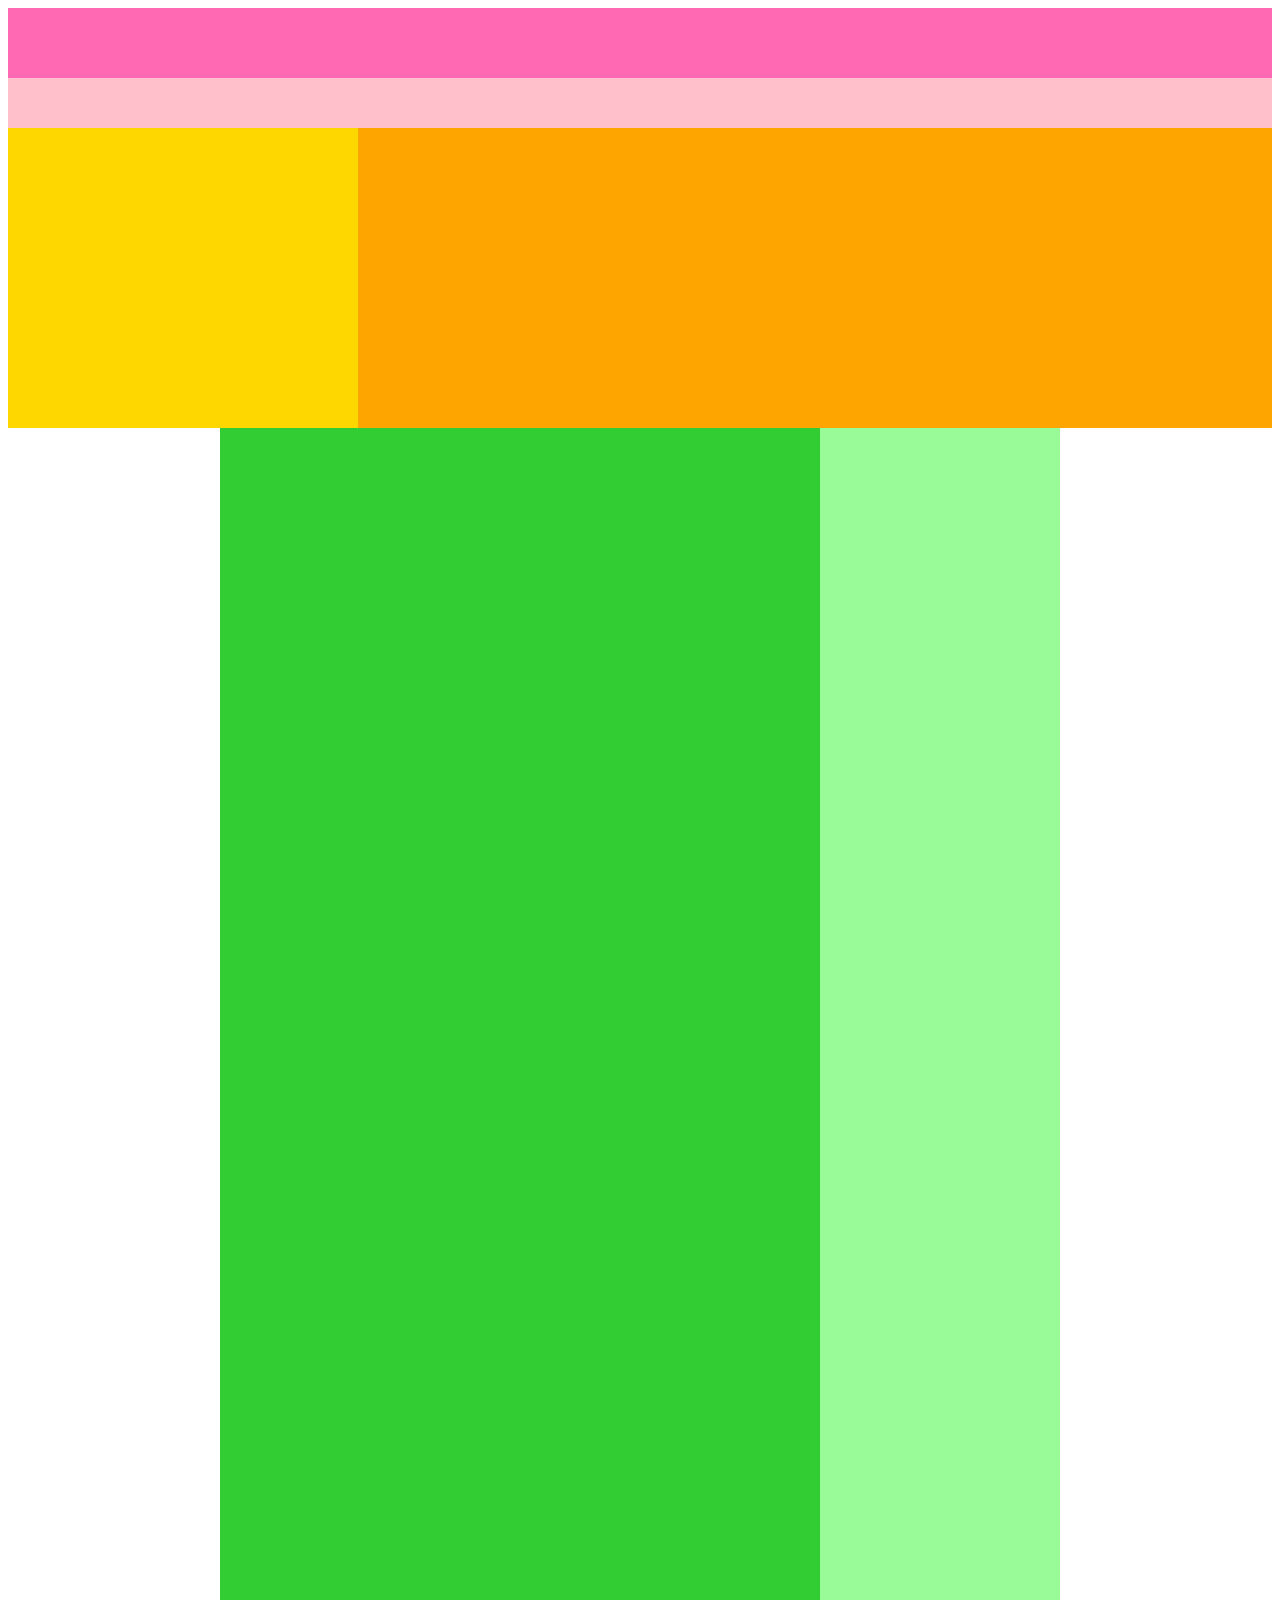
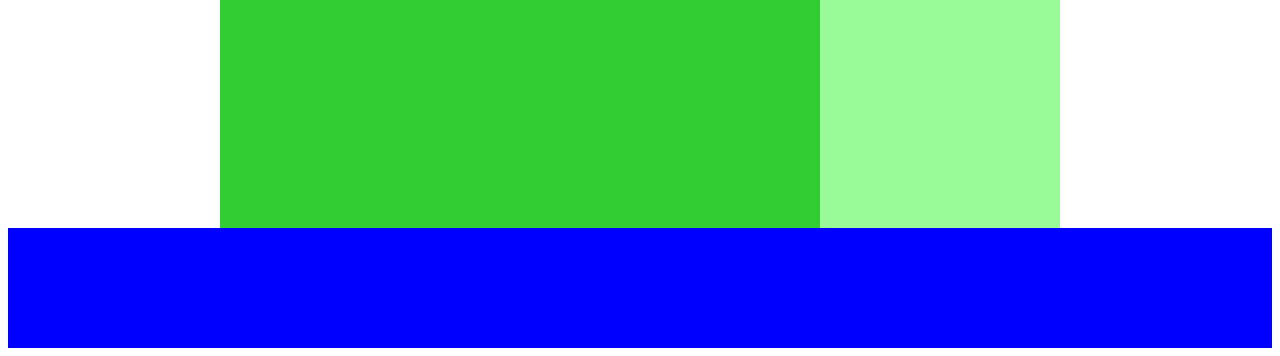
==== caravan/index.html @ 8fc76a16 "[finish} 1-5" ====
<!DOCTYPE html>
<html>
<head>
	<meta charset="utf-8">
	<link rel="stylesheet" href="style.css">
	<title>CARAVAN</title>
</head>
<body>
	<div class="header">
		<div class="header-top"></div>
		<div class="header-bottom"></div>
	</div>
	<div class="main-visual">
		<div class="main-visual-content"></div>
	</div>
	<div class="main clearfix">
		<div class="blog"></div>
		<div class="sidebar"></div>
	</div>
	<div class="footer"></div>
</body>
</html>
---- caravan/style.css ----
{
	margin: 0;
	padding: 0;
	box-sizing: border-box;
}

.clearfix::after {
	content:"";
	display: block;
	clear: both;
}

.header {
	width: 100%;
	height: 120px;
	background-color: red;
}

.header-top {
	width: 100%;
	height: 70px;
	background-color: hotpink;
}

.header-bottom {
	width: 100%;
	height: 50px;
	background-color: pink;
}

.main-visual {
	width: 100%;
	height: 300px;
	background-color: orange;
}

.main-visual-content {
	width: 350px;
	height: 300px;
	background-color: gold;
}


.main {
	width: 840px;
	background-color: green;
	margin: auto;
}

.blog {
	width: 600px;
	height: 1400px;
	background-color: limegreen;
	float: left;
}

.sidebar {
	width: 240px;
	height: 1400px;
	background-color: palegreen;
	float: left;
}

.footer {
	width: 100%;
	height: 120px;
	background-color: blue;
}
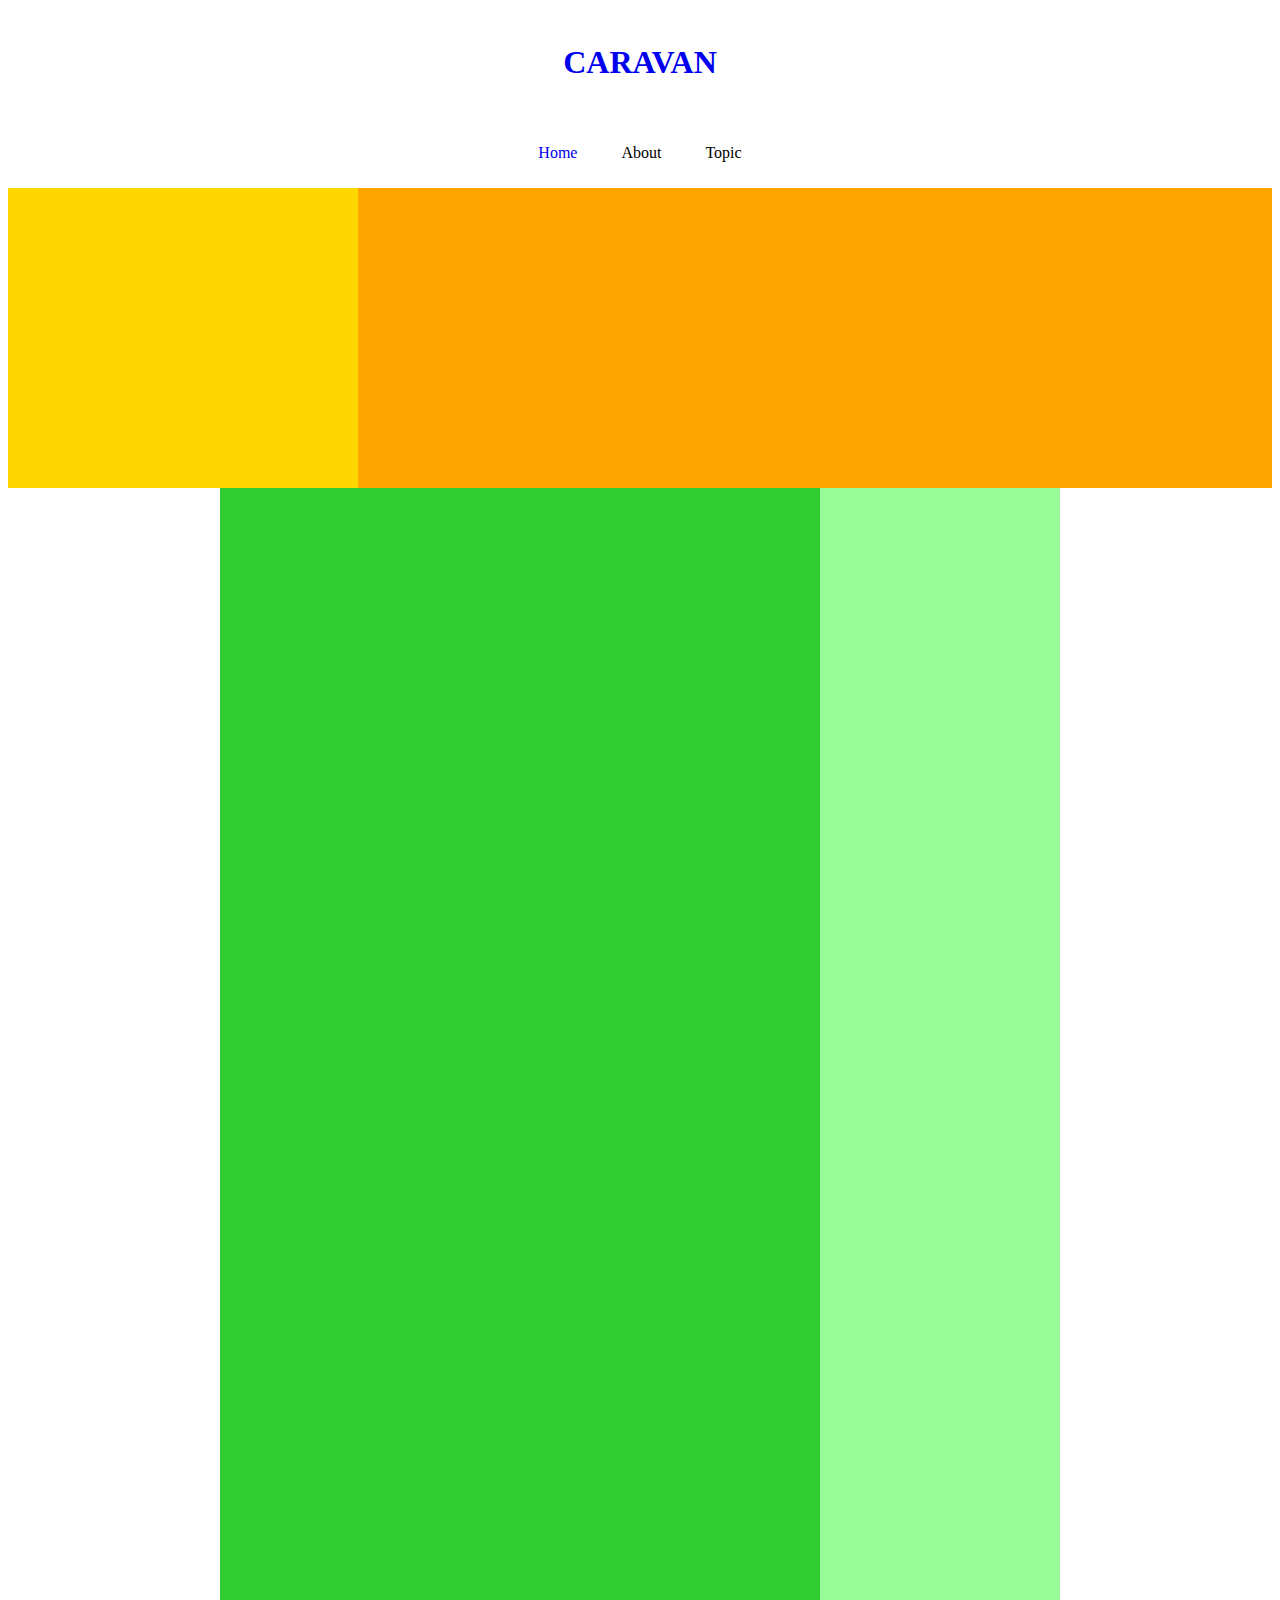
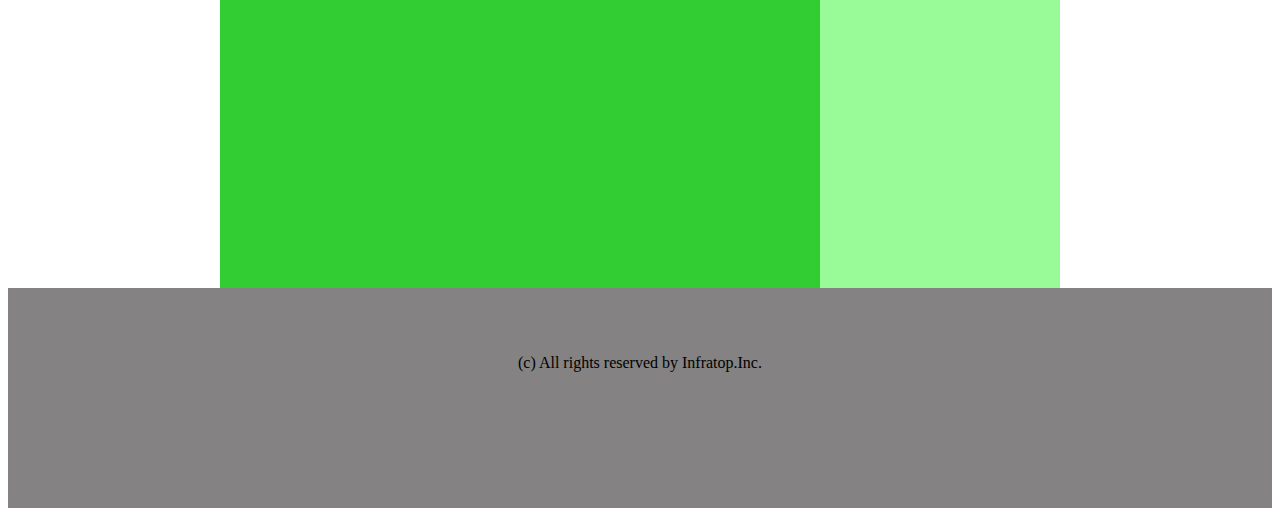
==== commit c48c6157: "[finish] 1-4" ====
--- a/caravan/index.html
+++ b/caravan/index.html
@@ -6,10 +6,20 @@
 	<title>CARAVAN</title>
 </head>
 <body>
-	<div class="header">
-		<div class="header-top"></div>
-		<div class="header-bottom"></div>
-	</div>
+	<header>
+		<h1 class="headline">
+			<a href="index.html">CARAVAN</a>
+		</h1>
+	</header>
+	<nav>
+		<ul class="nav-list">
+			<li class="nav-list-item">
+				<a href="index.html"> Home</a>
+			</li>
+			<li class="nav-list-item">About</li>
+			<li class="nav-list-item">Topic</li>
+		</ul>
+	</nav>
 	<div class="main-visual">
 		<div class="main-visual-content"></div>
 	</div>
@@ -17,6 +27,8 @@
 		<div class="blog"></div>
 		<div class="sidebar"></div>
 	</div>
-	<div class="footer"></div>
+	<footer>
+		<p class="footer-text">(c) All rights reserved by Infratop.Inc. </p>
+	</footer>
 </body>
 </html>--- a/caravan/style.css
+++ b/caravan/style.css
@@ -2,6 +2,11 @@
 	margin: 0;
 	padding: 0;
 	box-sizing: border-box;
+	color: #6c6b6b;
+}
+
+a {
+	text-decoration: none;
 }
 
 .clearfix::after {
@@ -10,22 +15,27 @@
 	clear: both;
 }
 
-.header {
-	width: 100%;
-	height: 120px;
-	background-color: red;
+header {
+	width: 90%;
+	padding: 15px 0;
+	margin: 0 auto;
+	text-align: center;
 }
 
-.header-top {
-	width: 100%;
-	height: 70px;
-	background-color: hotpink;
+header .headline{
+	font-size: 32px;
 }
 
-.header-bottom {
-	width: 100%;
-	height: 50px;
-	background-color: pink;
+.nav-list {
+	text-align: center;
+	padding: 10px 0;
+	margiin: 0 auto;
+}
+
+.nav-list-item {
+	list-style: none;
+	display: inline-block;
+	margin: 0 20px;
 }
 
 .main-visual {
@@ -61,8 +71,14 @@
 	float: left;
 }
 
-.footer {
+footer {
 	width: 100%;
 	height: 120px;
-	background-color: blue;
+	text-align: center;
+	padding: 50px 0;
+	background-color: #848282;
+}
+
+footer-text {
+	color: #fff;
 }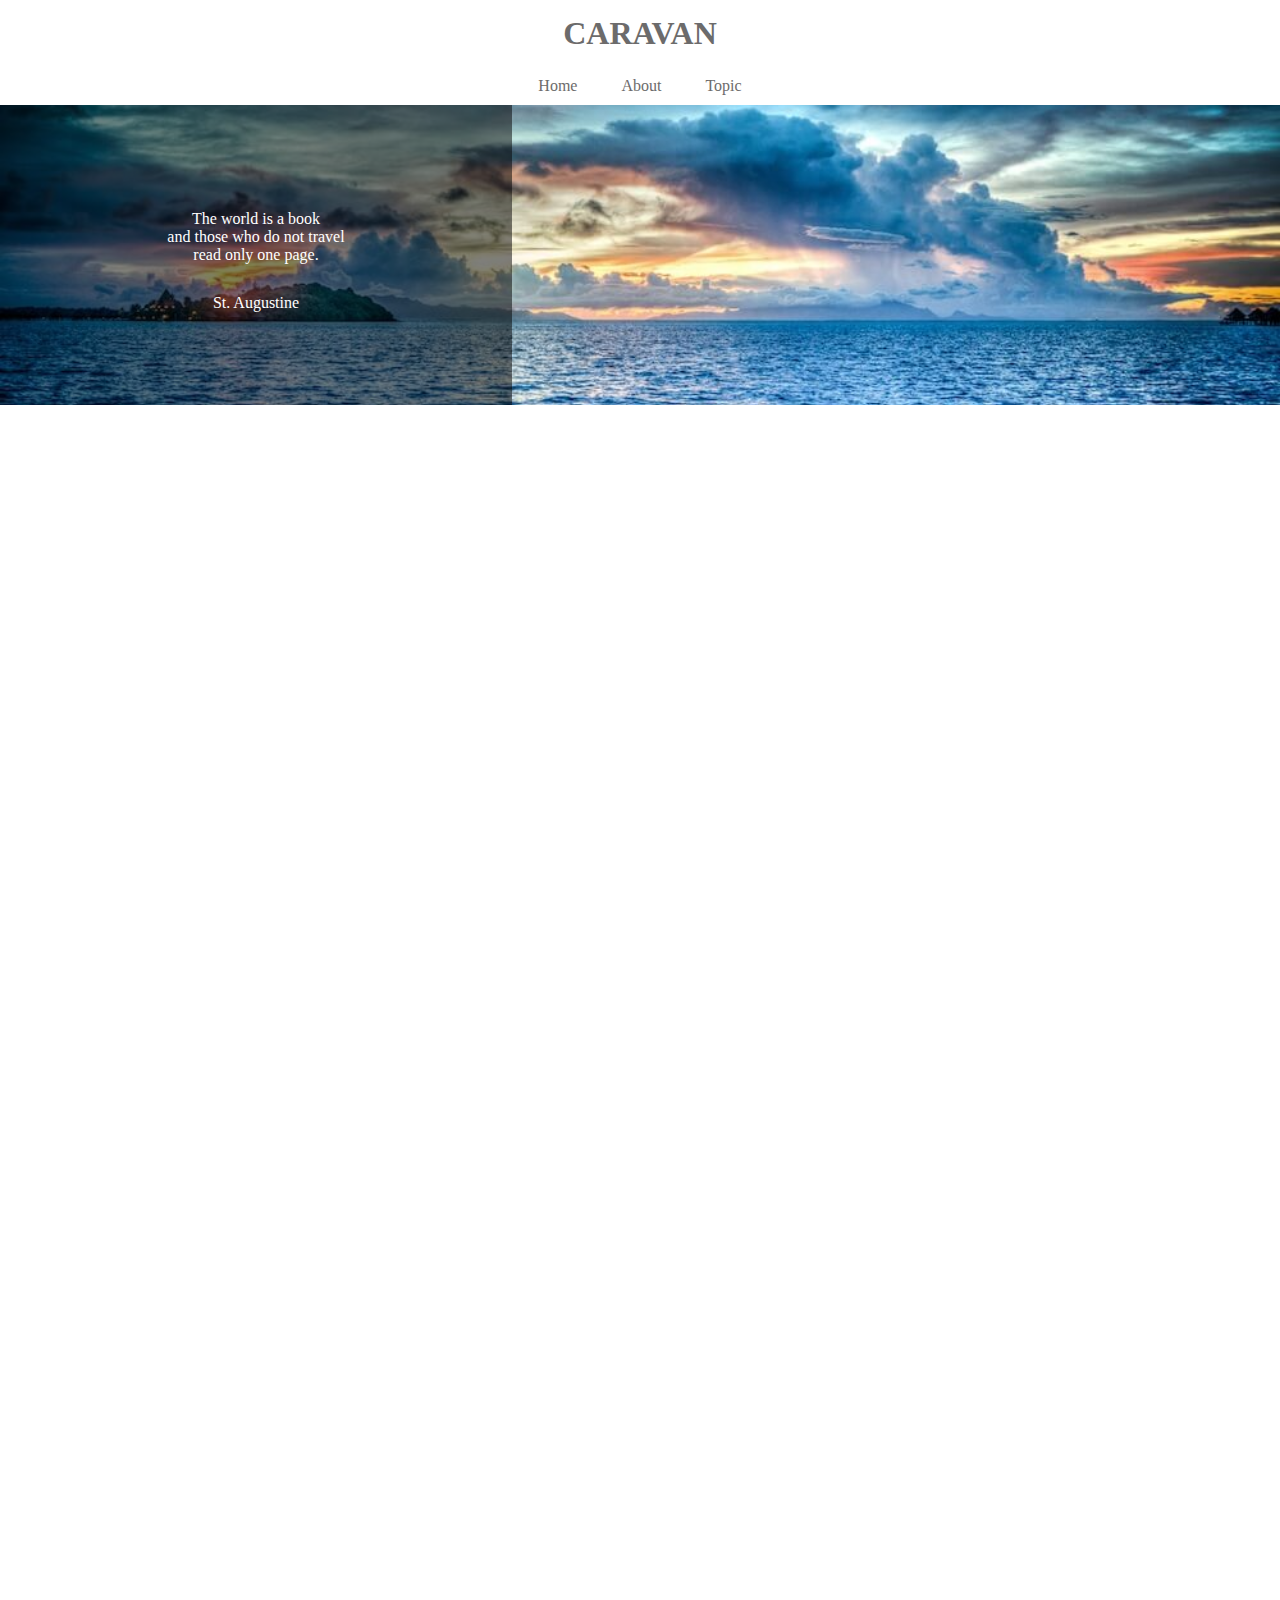
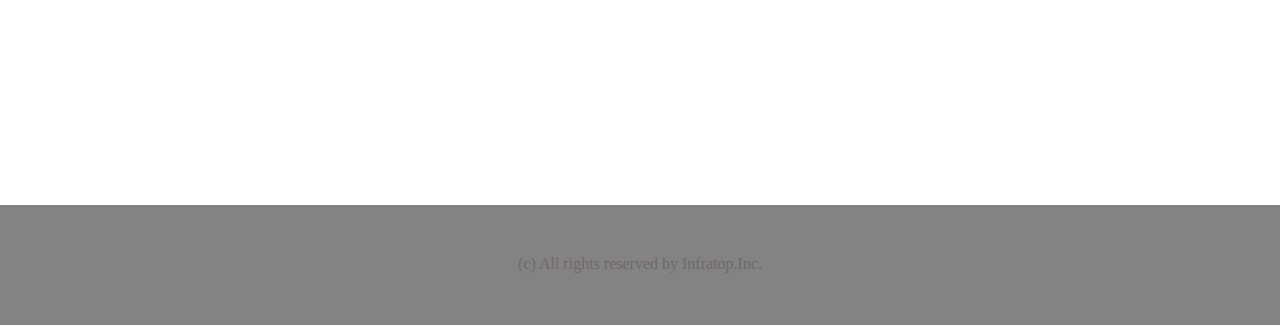
==== commit fb409261: "[finish] 1-5" ====
--- a/caravan/index.html
+++ b/caravan/index.html
@@ -5,7 +5,9 @@
 	<link rel="stylesheet" href="style.css">
 	<title>CARAVAN</title>
 </head>
+
 <body>
+
 	<header>
 		<h1 class="headline">
 			<a href="index.html">CARAVAN</a>
@@ -20,9 +22,20 @@
 			<li class="nav-list-item">Topic</li>
 		</ul>
 	</nav>
+
 	<div class="main-visual">
-		<div class="main-visual-content"></div>
+		<div class="main-visual-content">
+			<p class="main-visual-text">
+				The world is a book<br>
+				and those who do not travel<br>
+				read only one page.
+			</p>
+			<p class="main-visual-name">
+				St. Augustine
+			</p>
+		</div>
 	</div>
+
 	<div class="main clearfix">
 		<div class="blog"></div>
 		<div class="sidebar"></div>
--- a/caravan/style.css
+++ b/caravan/style.css
@@ -1,4 +1,4 @@
-{
+*{
 	margin: 0;
 	padding: 0;
 	box-sizing: border-box;
@@ -41,33 +41,42 @@
 .main-visual {
 	width: 100%;
 	height: 300px;
-	background-color: orange;
+	background-image: url(img/mv.jpg);
+	background-size: cover;
+	background-position: center;
 }
 
 .main-visual-content {
-	width: 350px;
+	width: 40%;
 	height: 300px;
-	background-color: gold;
+	background-color: rgba( 0, 0, 0, 0.5);
+	text-align: center;
+	padding-top: 105px;
 }
 
+.main-visual-text {
+	color: #fff;
+}
+
+.main-visual-name{
+	margin-top: 30px;
+	color: #fff;
+}
 
 .main {
 	width: 840px;
-	background-color: green;
 	margin: auto;
 }
 
 .blog {
 	width: 600px;
 	height: 1400px;
-	background-color: limegreen;
 	float: left;
 }
 
 .sidebar {
 	width: 240px;
 	height: 1400px;
-	background-color: palegreen;
 	float: left;
 }
 
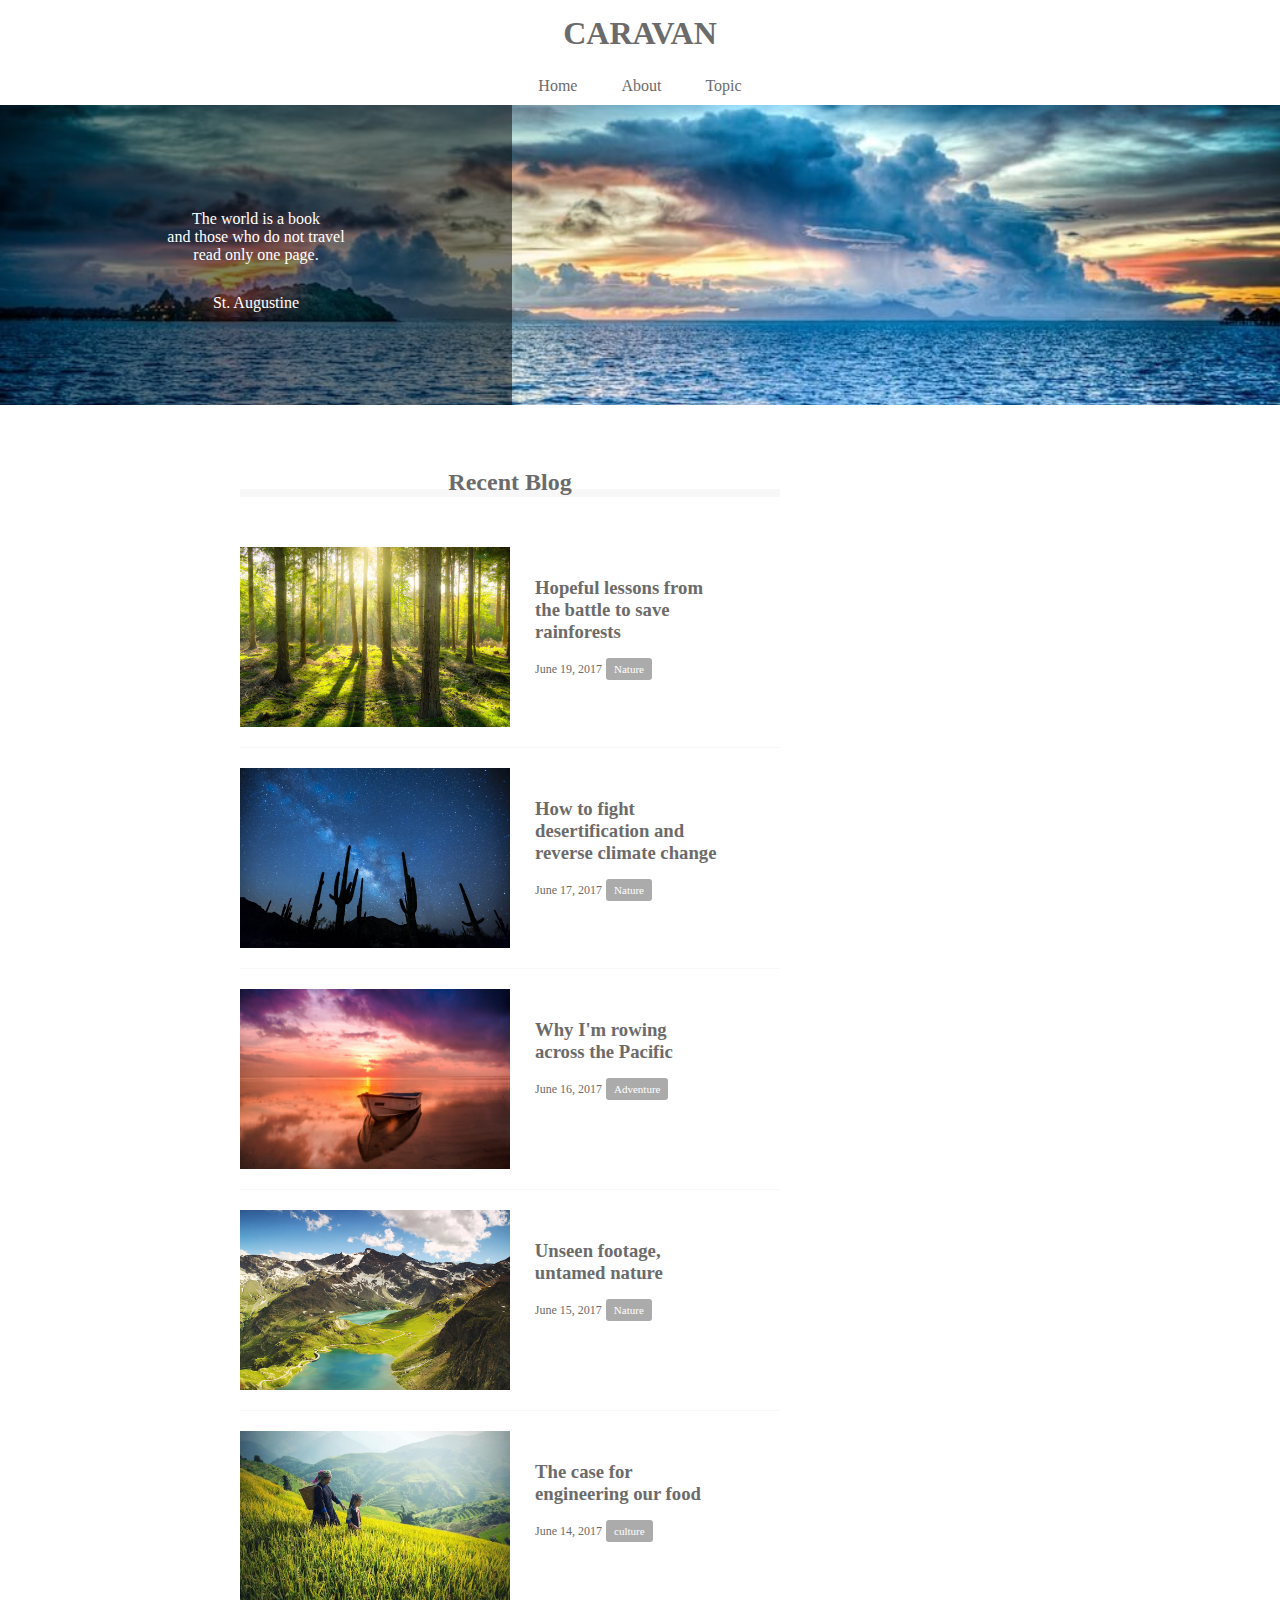
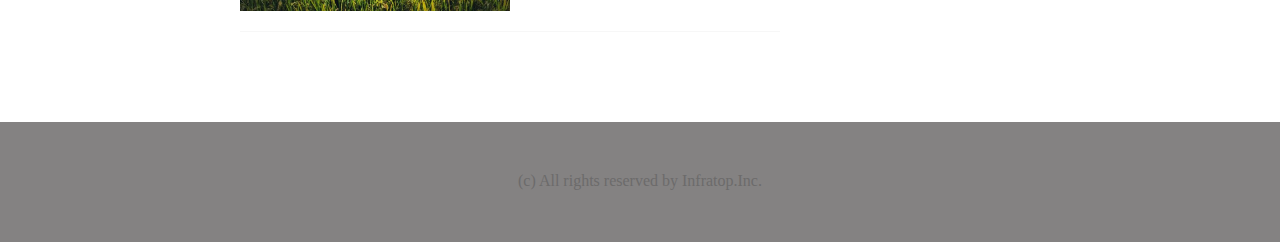
==== commit 898d40d9: "[finish] 1-6" ====
--- a/caravan/index.html
+++ b/caravan/index.html
@@ -36,10 +36,81 @@
 		</div>
 	</div>
 
-	<div class="main clearfix">
-		<div class="blog"></div>
+	<main class="clearfix">
+		<section class="blog">
+			<h2 class="blog-headline">Recent Blog</h2>
+			<div class="blog-box">
+				<div class="blog-item clearfix">
+					<img class="blog-image" src="img/forest.jpg">
+					<section class="blog-text">
+						<h3 class="blog-text-headline">
+						<a href="single.html">
+							Hopeful lessons from<br>
+							the battle to save<br>
+							rainforests
+						</a>
+					</h3>
+					<p class="blog-date">June 19, 2017</p>
+					<span class="category">Nature</span>
+					</section>
+				</div>
+				<div class="blog-item clearfix">
+					<img class="blog-image" src="img/desert.jpg">
+					<section class="blog-text">
+						<h3 class="blog-text-headline">
+						<a href="single.html">
+							How to fight<br>
+							desertification and<br>
+							reverse climate change
+						</a>
+					</h3>
+					<p class="blog-date">June 17, 2017</p>
+					<span class="category">Nature</span>
+					</section>
+				</div>
+				<div class="blog-item clearfix">
+					<img class="blog-image" src="img/sunset.jpg">
+					<section class="blog-text">
+						<h3 class="blog-text-headline">
+						<a href="single.html">
+							Why I'm rowing<br>
+							across the Pacific<br>
+						</a>
+					</h3>
+					<p class="blog-date">June 16, 2017</p>
+					<span class="category">Adventure</span>
+					</section>
+				</div>
+				<div class="blog-item clearfix">
+					<img class="blog-image" src="img/italy.jpg">
+					<section class="blog-text">
+						<h3 class="blog-text-headline">
+						<a href="single.html">
+							Unseen footage,<br>
+							untamed nature
+						</a>
+					</h3>
+					<p class="blog-date">June 15, 2017</p>
+					<span class="category">Nature</span>
+					</section>
+				</div>
+				<div class="blog-item clearfix">
+					<img class="blog-image" src="img/asia.jpg">
+					<section class="blog-text">
+						<h3 class="blog-text-headline">
+						<a href="single.html">
+							The case for<br>
+							engineering our food
+						</a>
+					</h3>
+					<p class="blog-date">June 14, 2017</p>
+					<span class="category">culture</span>
+					</section>
+				</div>
+			</div>
+		</section>
 		<div class="sidebar"></div>
-	</div>
+	</main>
 	<footer>
 		<p class="footer-text">(c) All rights reserved by Infratop.Inc. </p>
 	</footer>
--- a/caravan/style.css
+++ b/caravan/style.css
@@ -63,20 +63,64 @@
 	color: #fff;
 }
 
-.main {
-	width: 840px;
-	margin: auto;
+main {
+	width: 800px;
+	margin: 0 auto;
+	padding: 70px 0;
 }
 
 .blog {
-	width: 600px;
-	height: 1400px;
+	width: 540px;
 	float: left;
+	margin-right: 30px;
+}
+
+.blog-headline {
+	border-bottom: 8px solid #f7f7f7;
+	text-align: center;
+	line-height: 0.6;
+}
+
+.blog-box {
+	padding-top: 50px;
+}
+
+.blog-item {
+	padding-bottom: 20px;
+	margin-bottom: 20px;
+	border-bottom: 1px solid #f7f7f7;
+}
+
+.blog-image {
+	float: left;
+	height: 180px;
+}
+
+.blog-text-headline {
+	padding-bottom: 15px;
+}
+
+.blog-text {
+	float: left;
+	padding: 30px 0 0 25px;
+}
+
+.blog-date {
+	display: inline-block;
+	font-size: 12px;
+}
+
+.category {
+	display: inline-block;
+	padding: 5px 8px;
+	background-color: #acabab;
+	border-radius: 3px;
+	color: #fff;
+	font-size: 11px;
 }
 
 .sidebar {
-	width: 240px;
-	height: 1400px;
+	width: 230px;
 	float: left;
 }
 
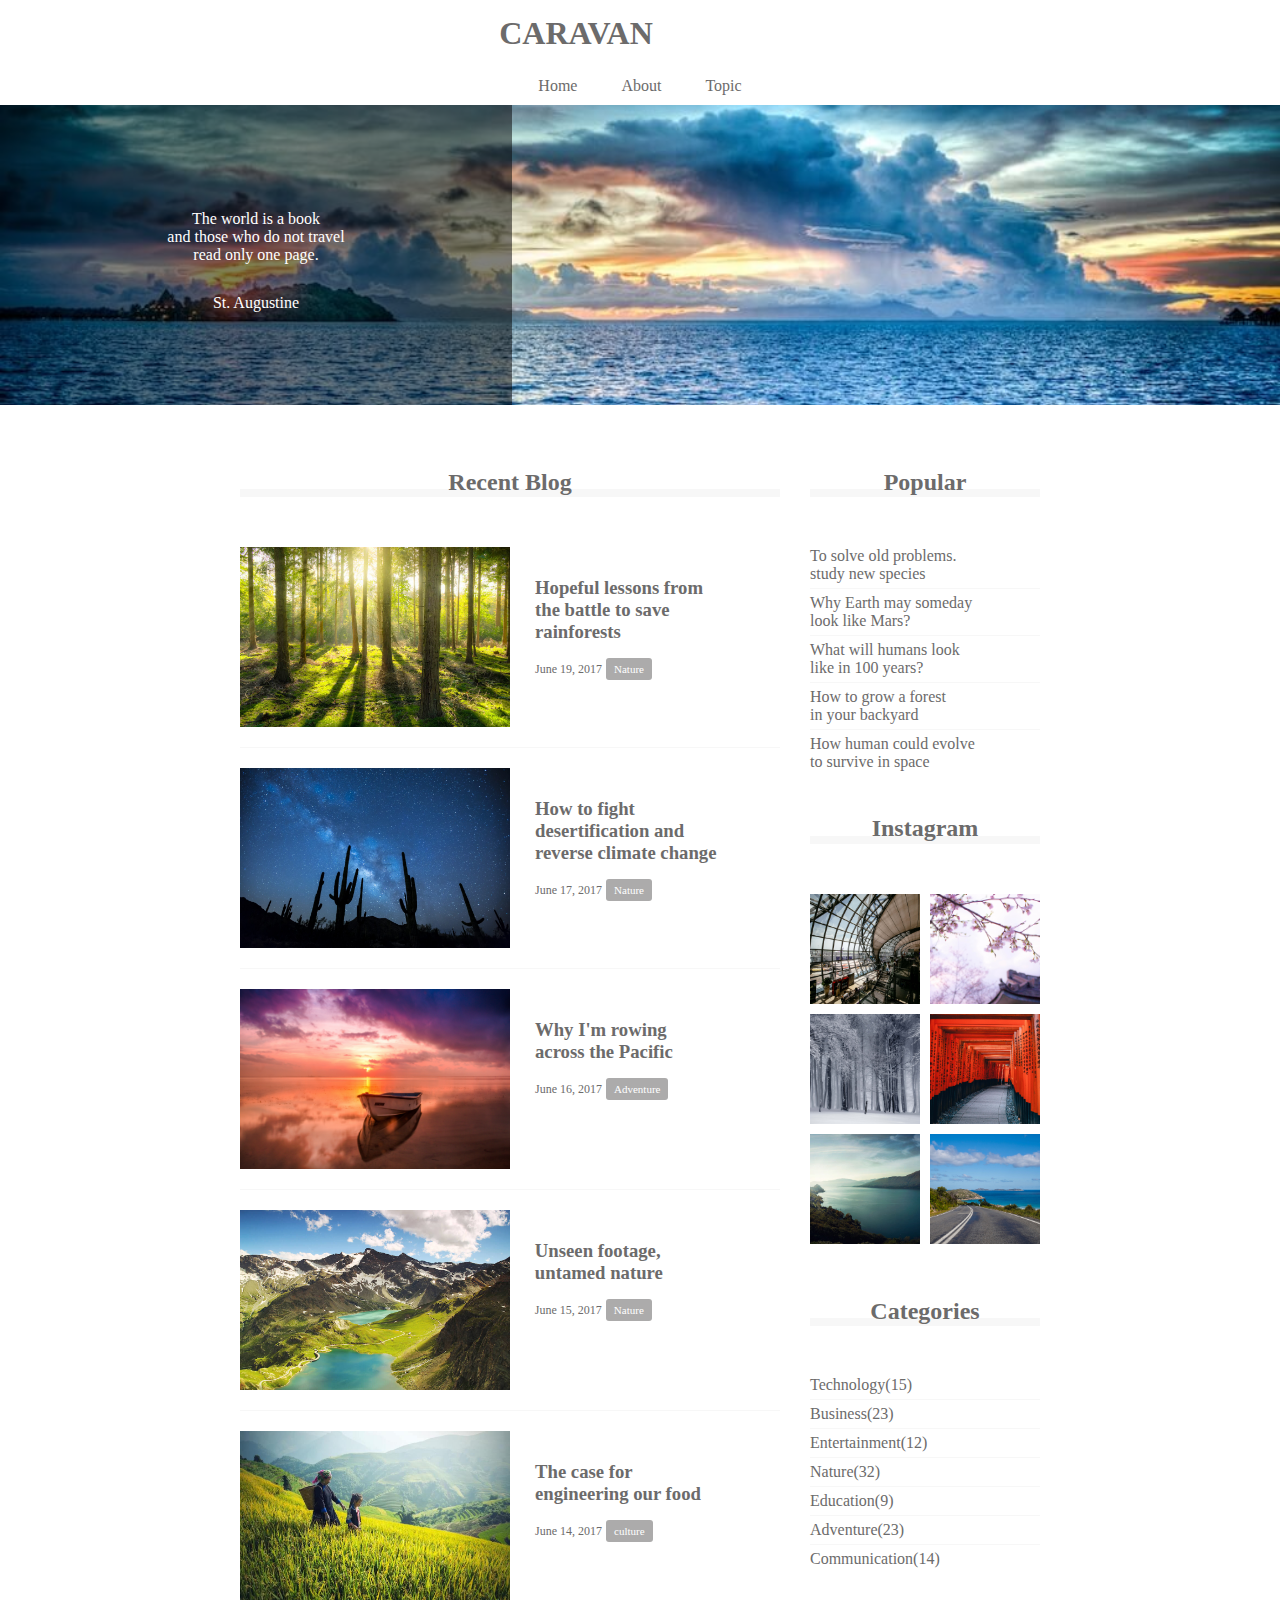
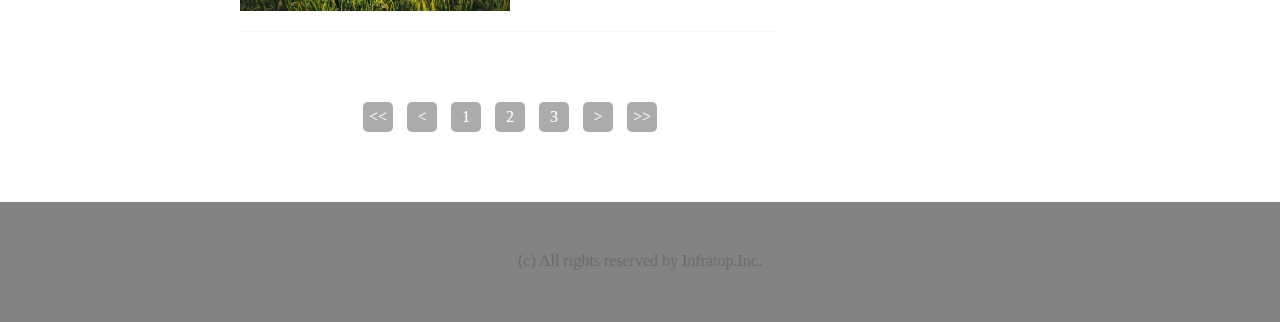
==== commit 08f86afd: "[finish] 1-7" ====
--- a/caravan/index.html
+++ b/caravan/index.html
@@ -108,9 +108,56 @@
 					</section>
 				</div>
 			</div>
+			<div class="pagination">
+				<p><<</p>
+				<p><</p>
+				<p>1</p>
+				<p>2</p>
+				<p>3</p>
+				<p>></p>
+				<p>>></p>
+			</div>
 		</section>
-		<div class="sidebar"></div>
+		<div class="sidebar">
+			<section class="popular">
+				<h2 class="sidebar-headline">Popular</h2>
+				<div class="sidebar-contents">
+					<p class="popular-text">To solve old problems.<br>study new species</p>
+
+					<p class="popular-text">Why Earth may someday<br>look like Mars?</p>
+
+					<p class="popular-text">What will humans look<br>like in 100 years?</p>
+
+					<p class="popular-text">How to grow a forest<br>in your backyard</p>
+
+					<p class="popular-text">How human could evolve<br>to survive in space</p>
+				</div>
+			</section>
+			<section class="instagram">
+				<h2 class="instagram-headline">Instagram</h2>
+				<div class="sidebar-contents clearfix">
+					<div class="instagram-box"></div>
+					<div class="instagram-box"></div>
+					<div class="instagram-box"></div>
+					<div class="instagram-box"></div>
+					<div class="instagram-box"></div>
+					<div class="instagram-box"></div>
+				</div>
+			<section class="categories">
+				<h2 class="categories-headline">Categories</h2>
+				<div class="sidebar-contents">
+					<div class="categories-text">Technology(15)</div>
+					<div class="categories-text">Business(23)</div>
+					<div class="categories-text">Entertainment(12)</div>
+					<div class="categories-text">Nature(32)</div>
+					<div class="categories-text">Education(9)</div>
+					<div class="categories-text">Adventure(23)</div>
+					<div class="categories-text">Communication(14)</div>
+				</div>
+			</section>
+		</div>
 	</main>
+
 	<footer>
 		<p class="footer-text">(c) All rights reserved by Infratop.Inc. </p>
 	</footer>
--- a/caravan/style.css
+++ b/caravan/style.css
@@ -18,7 +18,7 @@
 header {
 	width: 90%;
 	padding: 15px 0;
-	margin: 0 auto;
+	margin: 15 auto;
 	text-align: center;
 }
 
@@ -119,9 +119,78 @@
 	font-size: 11px;
 }
 
+.pagination {
+	text-align: center;
+	padding-top: 50px;
+}
+
+.pagination p {
+	display: inline-block;
+	width: 30px;
+	height: 30px;
+	margin: 0 5px;
+	color: #fff;
+	background-color: #acabab;
+	border-radius: 5px;
+	line-height: 30px;
+}
+
 .sidebar {
 	width: 230px;
 	float: left;
+}
+
+.sidebar-headline, .instagram-headline, .categories-headline {
+	border-bottom: 8px solid #f7f7f7;
+	text-align: center;
+	line-height: 0.6;
+}
+
+.sidebar-contents {
+	padding: 50px 0;
+}
+
+.popular-text, .categories-text {
+	padding-bottom: 5px;
+	border-bottom: 1px solid #f7f7f7;
+	margin-bottom: 5px;
+}
+
+.popular-text:last-child, .categories-text:last-child {
+	margin: 0;
+	padding: 0;
+	border: none;
+}
+
+.instagram-box {
+	float: left;
+	width: 110px;
+	padding-top: 110px;
+	background-size: cover;
+	background-position: center;
+}
+
+.instagram-box:nth-child(odd) {
+	margin: 0 10px 10px 0;
+}
+
+.instagram-box:nth-child(1) {
+	background-image:url(img/airport.jpg);
+}
+.instagram-box:nth-child(2) {
+	background-image:url(img/japan.jpg);
+}
+.instagram-box:nth-child(3) {
+	background-image:url(img/snow.jpg);
+}
+.instagram-box:nth-child(4) {
+	background-image:url(img/japan2.jpg);
+}
+.instagram-box:nth-child(5) {
+	background-image:url(img/lake.jpg);
+}
+.instagram-box:nth-child(6) {
+	background-image:url(img/road.jpg);
 }
 
 footer {
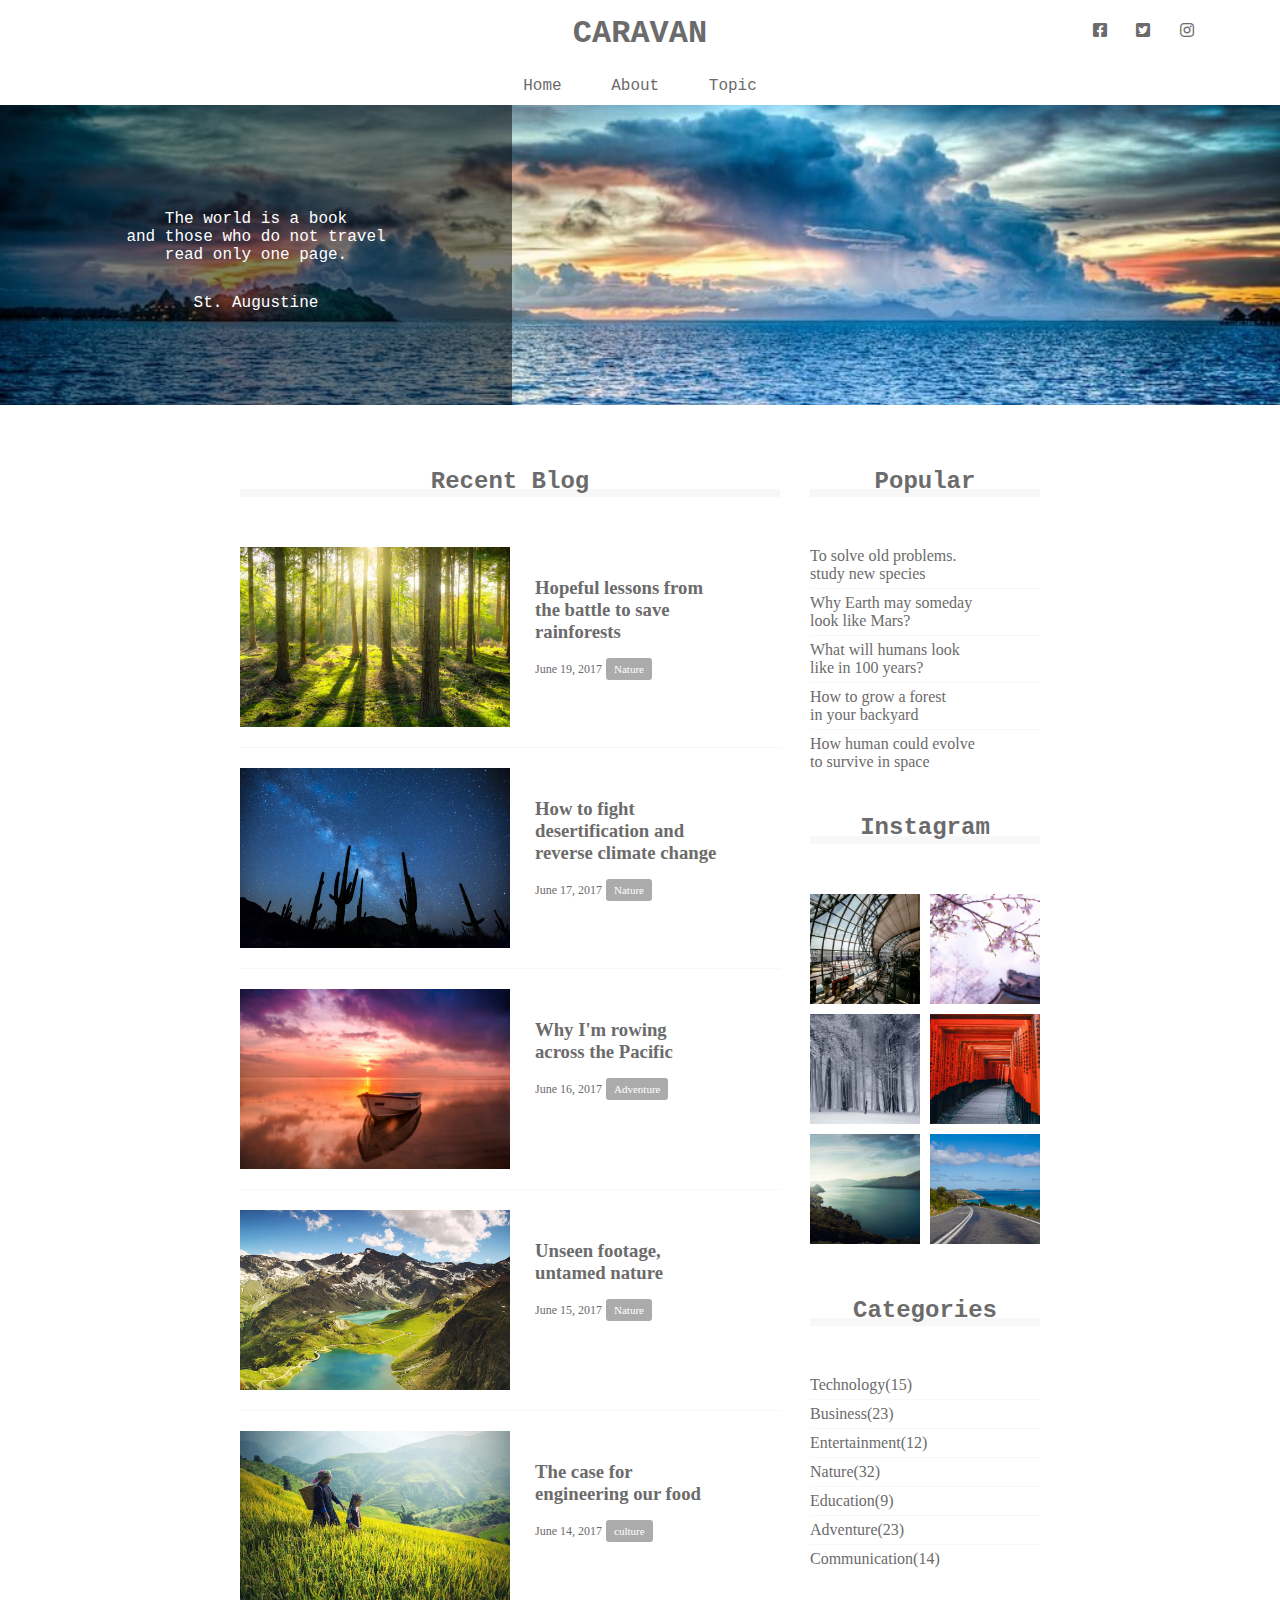
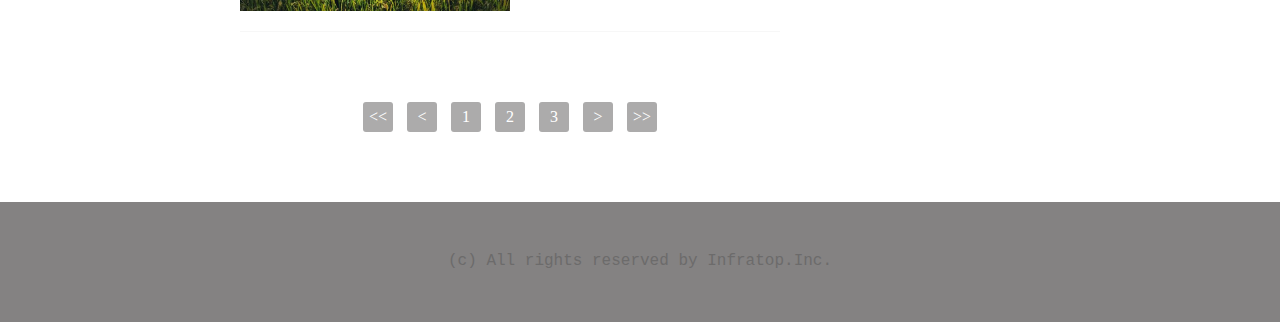
==== commit 67fa754d: "[finish] 1-8" ====
--- a/caravan/index.html
+++ b/caravan/index.html
@@ -2,6 +2,7 @@
 <html>
 <head>
 	<meta charset="utf-8">
+	<link rel="stylesheet" href="https://use.fontawesome.com/releases/v5.0.13/css/all.css">
 	<link rel="stylesheet" href="style.css">
 	<title>CARAVAN</title>
 </head>
@@ -12,6 +13,11 @@
 		<h1 class="headline">
 			<a href="index.html">CARAVAN</a>
 		</h1>
+		<div class="social">
+			<i class="fab fa-facebook-square"></i>
+			<i class="fab fa-twitter-square"></i>
+			<i class="fab fa-instagram"></i>
+		</div>
 	</header>
 	<nav>
 		<ul class="nav-list">
--- a/caravan/style.css
+++ b/caravan/style.css
@@ -15,15 +15,31 @@
 	clear: both;
 }
 
+header, nav, h2, .main-visual, footer {
+	font-family: Chalkduster, "Bradley Hand", Courier, "Segoe Print", sans-serif;
+}
+
 header {
+	position: relative;
 	width: 90%;
 	padding: 15px 0;
-	margin: 15 auto;
+	margin: 0 auto;
 	text-align: center;
 }
 
 header .headline{
 	font-size: 32px;
+}
+
+.social {
+	position: absolute;
+	top: 22px;
+	right: 22px;
+}
+
+.social i {
+	display: inline-block;
+	margin-left: 20px;
 }
 
 .nav-list {
@@ -94,6 +110,7 @@
 .blog-image {
 	float: left;
 	height: 180px;
+	width: 270px;
 }
 
 .blog-text-headline {
@@ -131,7 +148,7 @@
 	margin: 0 5px;
 	color: #fff;
 	background-color: #acabab;
-	border-radius: 5px;
+	border-radius: 3px;
 	line-height: 30px;
 }
 
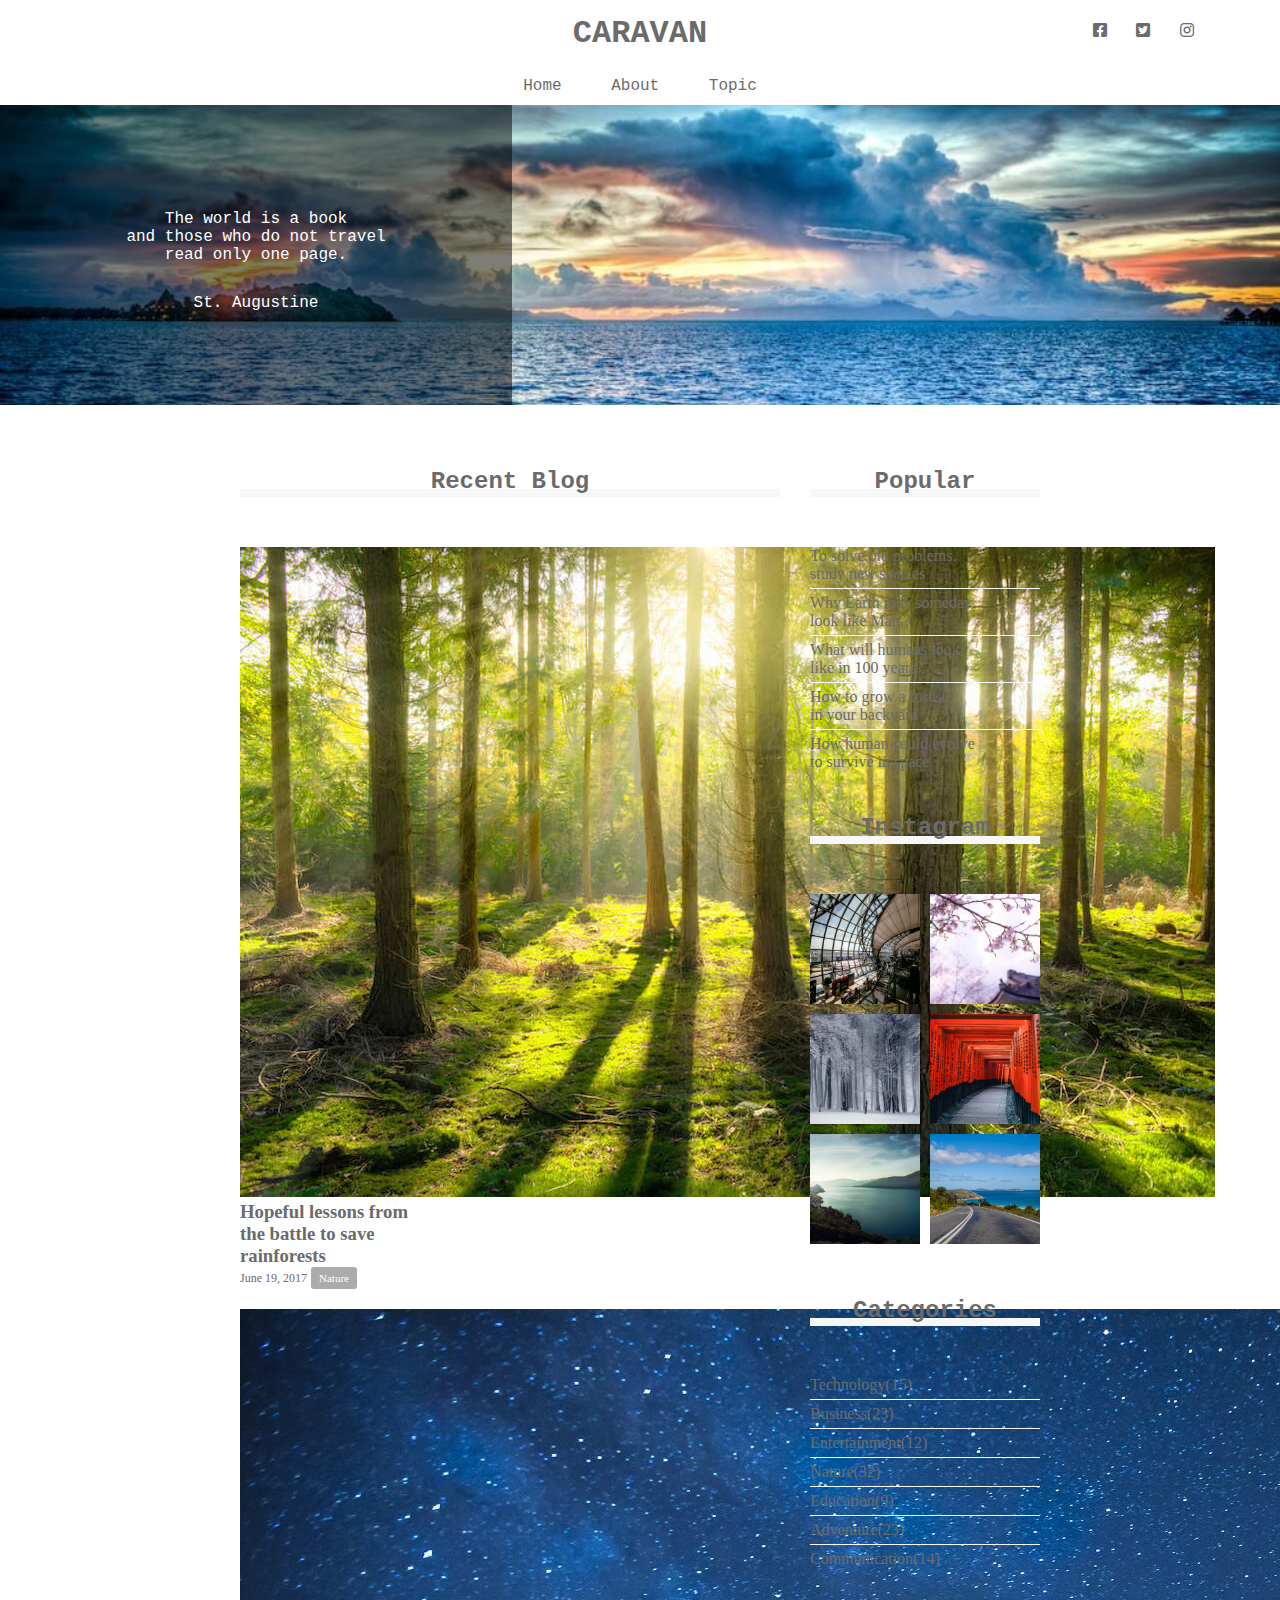
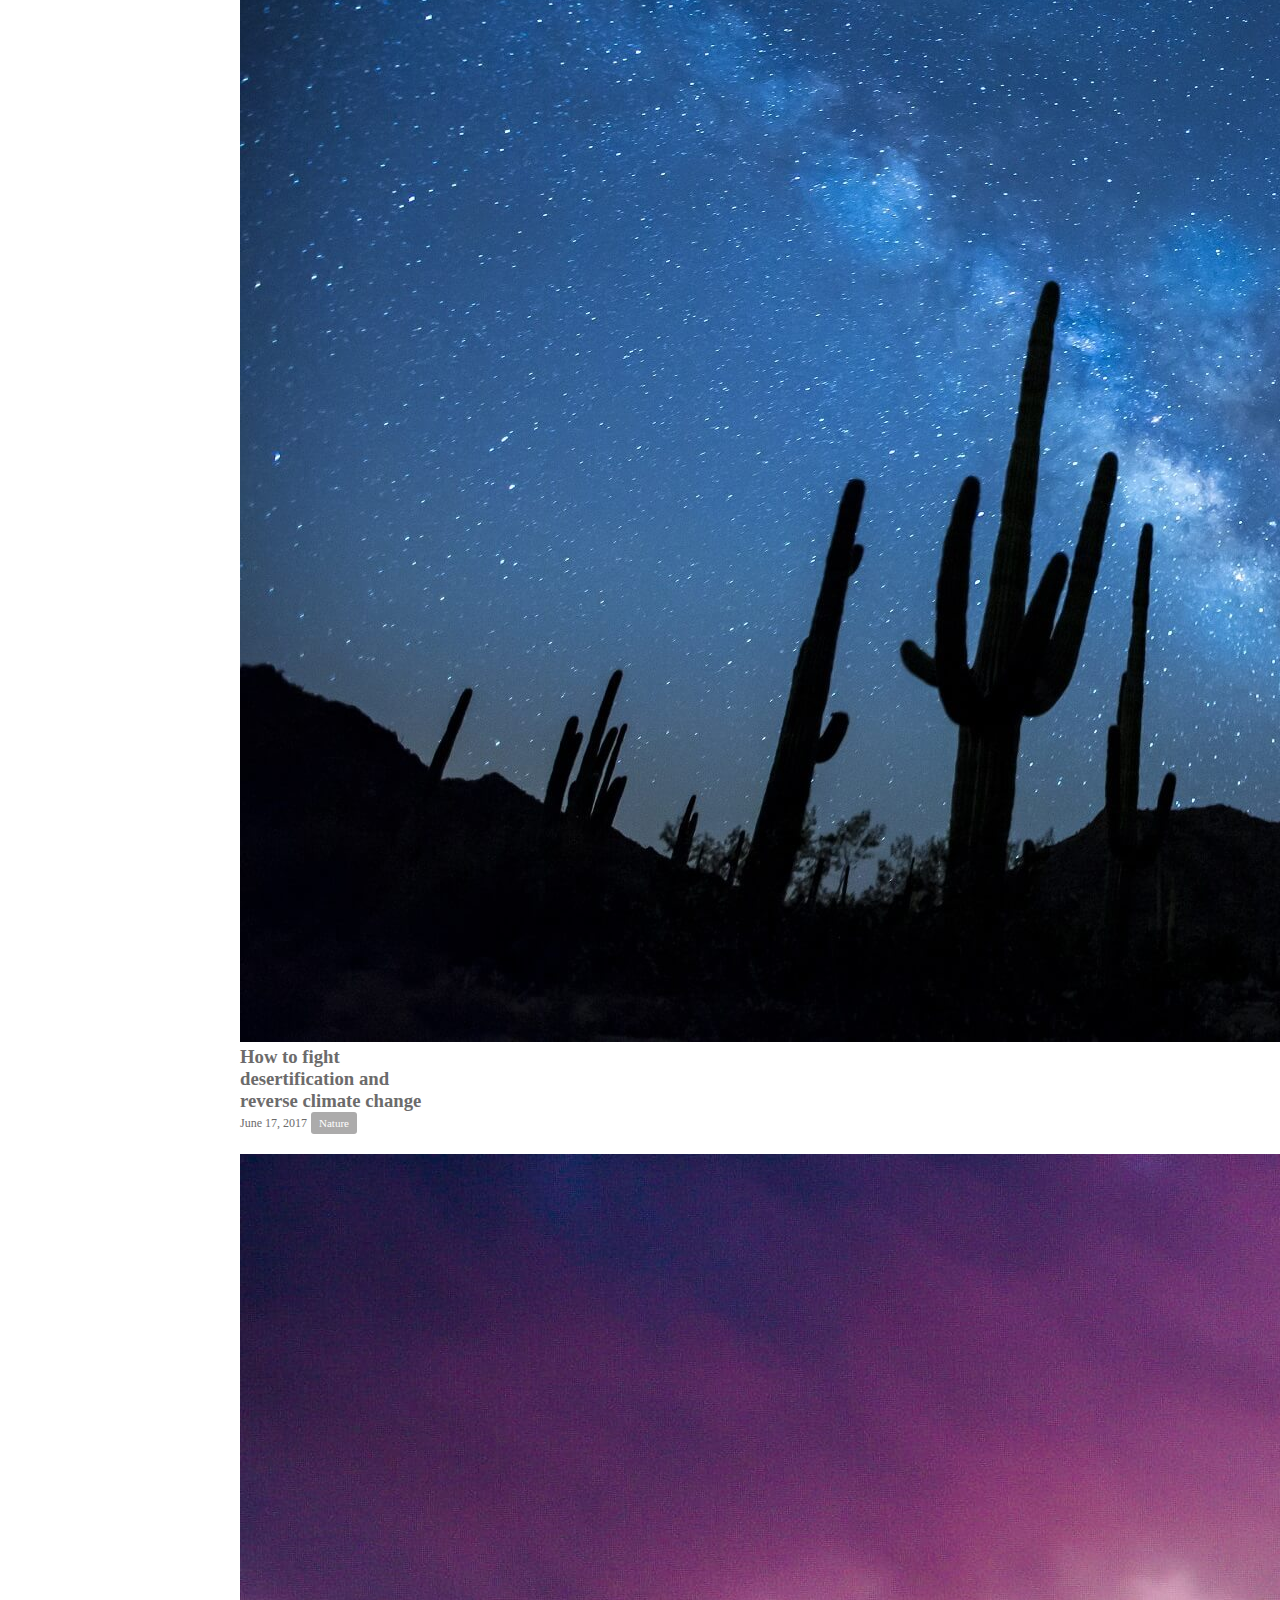
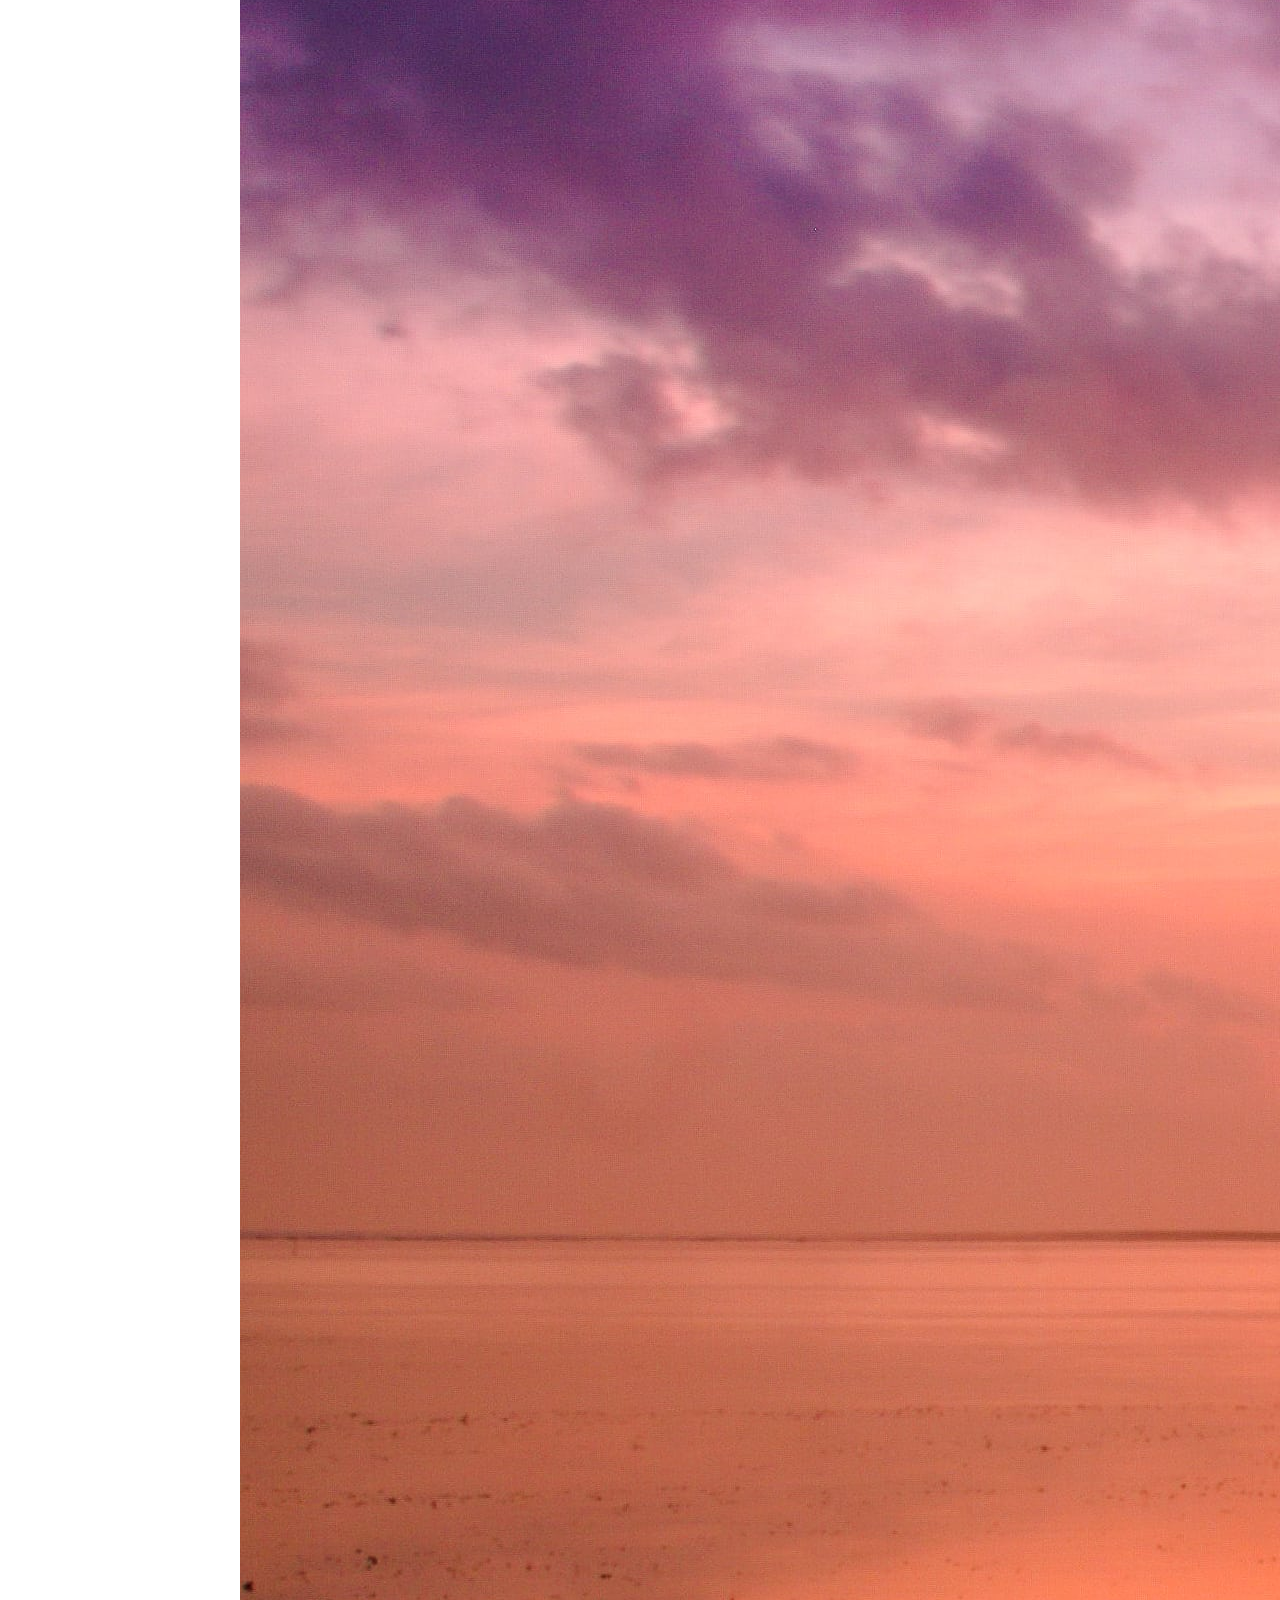
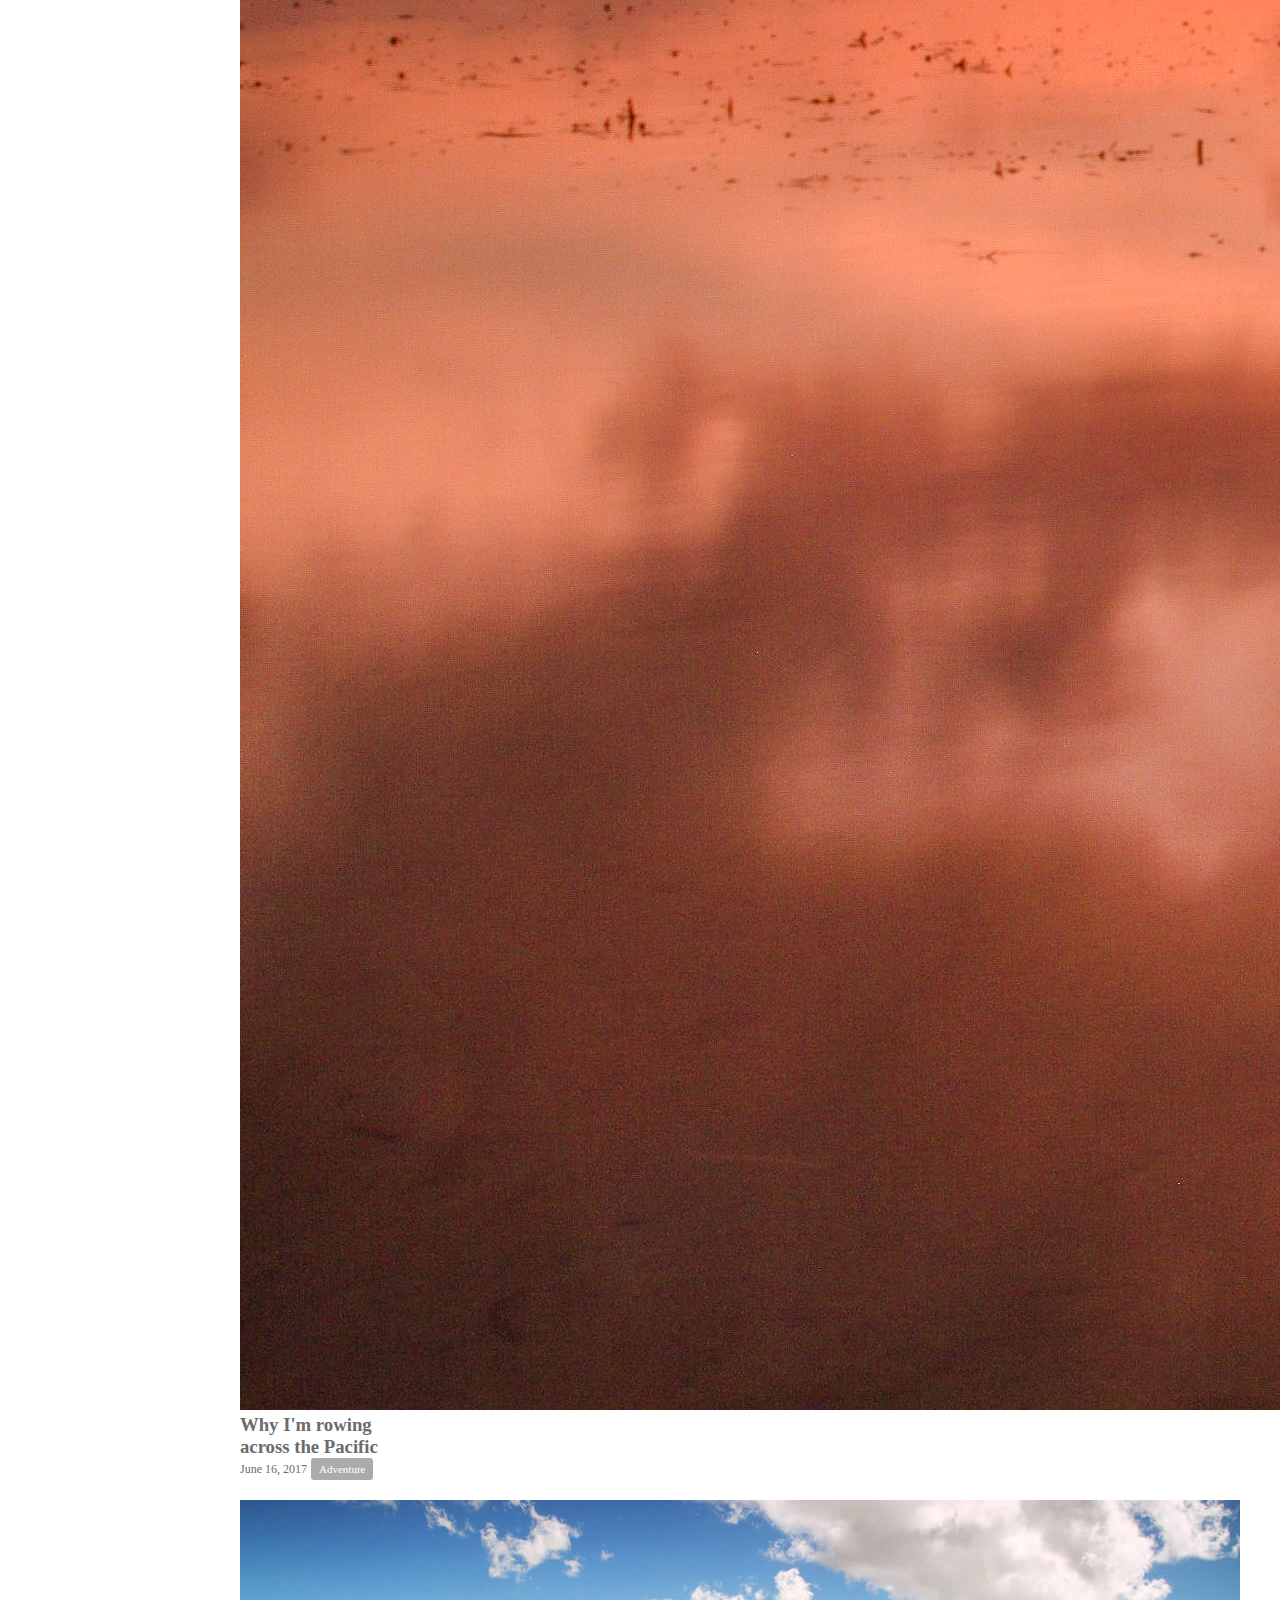
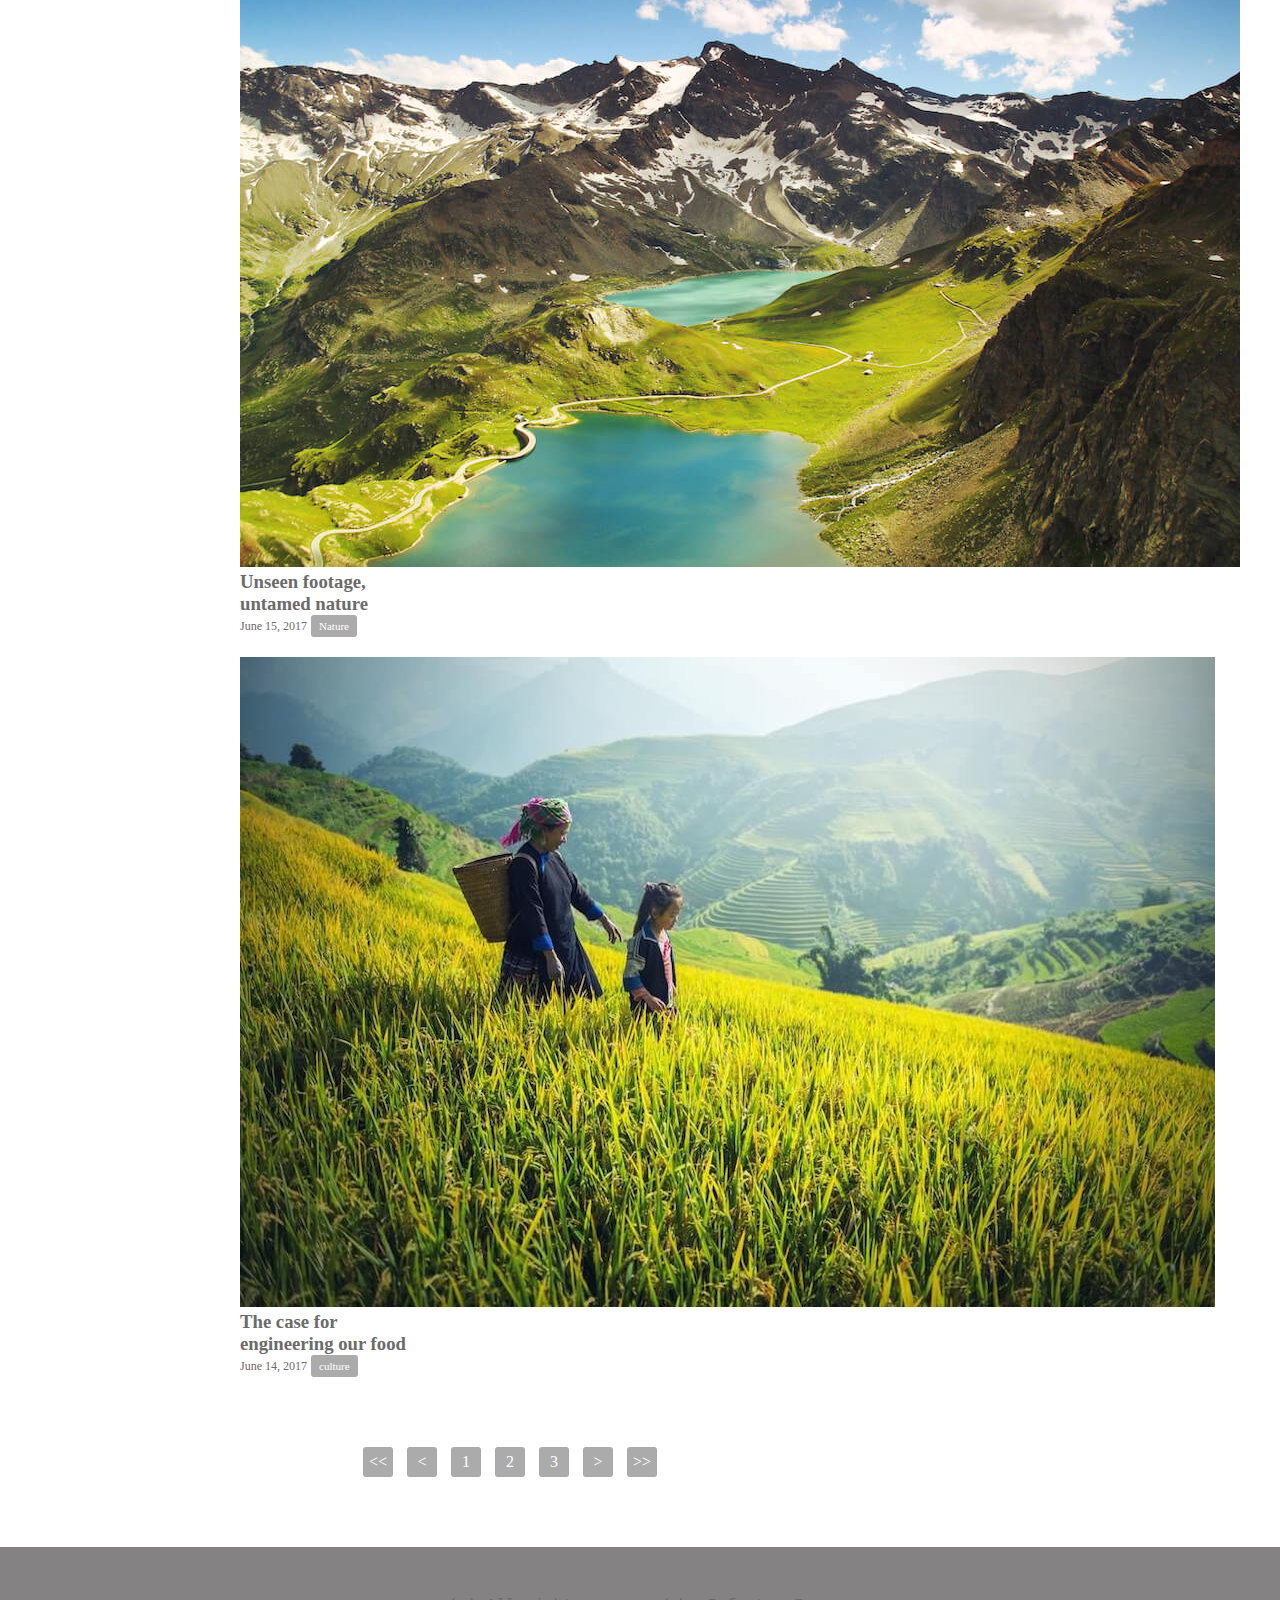
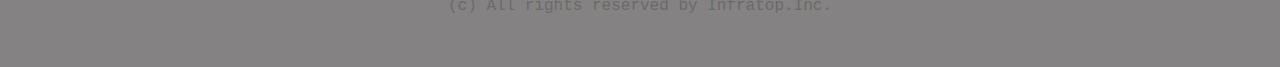
==== commit b5cbd97d: "[finish] 1-9" ====
--- a/caravan/index.html
+++ b/caravan/index.html
@@ -2,6 +2,7 @@
 <html>
 <head>
 	<meta charset="utf-8">
+	<meta name="viewport" content="width=device-width. initial-scale=1.0">
 	<link rel="stylesheet" href="https://use.fontawesome.com/releases/v5.0.13/css/all.css">
 	<link rel="stylesheet" href="style.css">
 	<title>CARAVAN</title>
--- a/caravan/style.css
+++ b/caravan/style.css
@@ -45,7 +45,7 @@
 .nav-list {
 	text-align: center;
 	padding: 10px 0;
-	margiin: 0 auto;
+	margin: 0 auto;
 }
 
 .nav-list-item {
@@ -103,23 +103,6 @@
 
 .blog-item {
 	padding-bottom: 20px;
-	margin-bottom: 20px;
-	border-bottom: 1px solid #f7f7f7;
-}
-
-.blog-image {
-	float: left;
-	height: 180px;
-	width: 270px;
-}
-
-.blog-text-headline {
-	padding-bottom: 15px;
-}
-
-.blog-text {
-	float: left;
-	padding: 30px 0 0 25px;
 }
 
 .blog-date {
@@ -220,4 +203,76 @@
 
 footer-text {
 	color: #fff;
+}
+
+@media screen and (max-width:425px) {
+
+	.header{
+		width: 100%;
+	}
+
+	.social i {
+		width: 100%;
+	display: none;
+}
+
+.nav-list {
+	width: 100%;
+}
+
+.nav-list-item {
+	width: 100%;
+	margin:0;
+}
+
+.main-visual-content {
+	width: 100%;
+	height: 100%;
+}
+
+main {
+	width: 100%;
+}
+
+.blog {
+	width: 100%;
+	float: none;
+	margin: 0;
+}
+.blog-image {
+	width: 49%;
+	height: auto;
+	margin-left:25.5%;
+}
+.blog-text{
+	margin:0 auto;
+}
+
+.pagination {
+	width: 100%;
+}
+
+.sidebar {
+	width: 100%;
+	float: none;
+}
+
+.instagram-box {
+	float: none;
+	width: 100%;
+}
+
+.category {
+	width: 100%;
+	display: none;
+}
+.instagram-box:nth-child(odd) {
+	margin-right:0;
+}
+
+
+footer {
+	width: 100%;
+}
+
 }